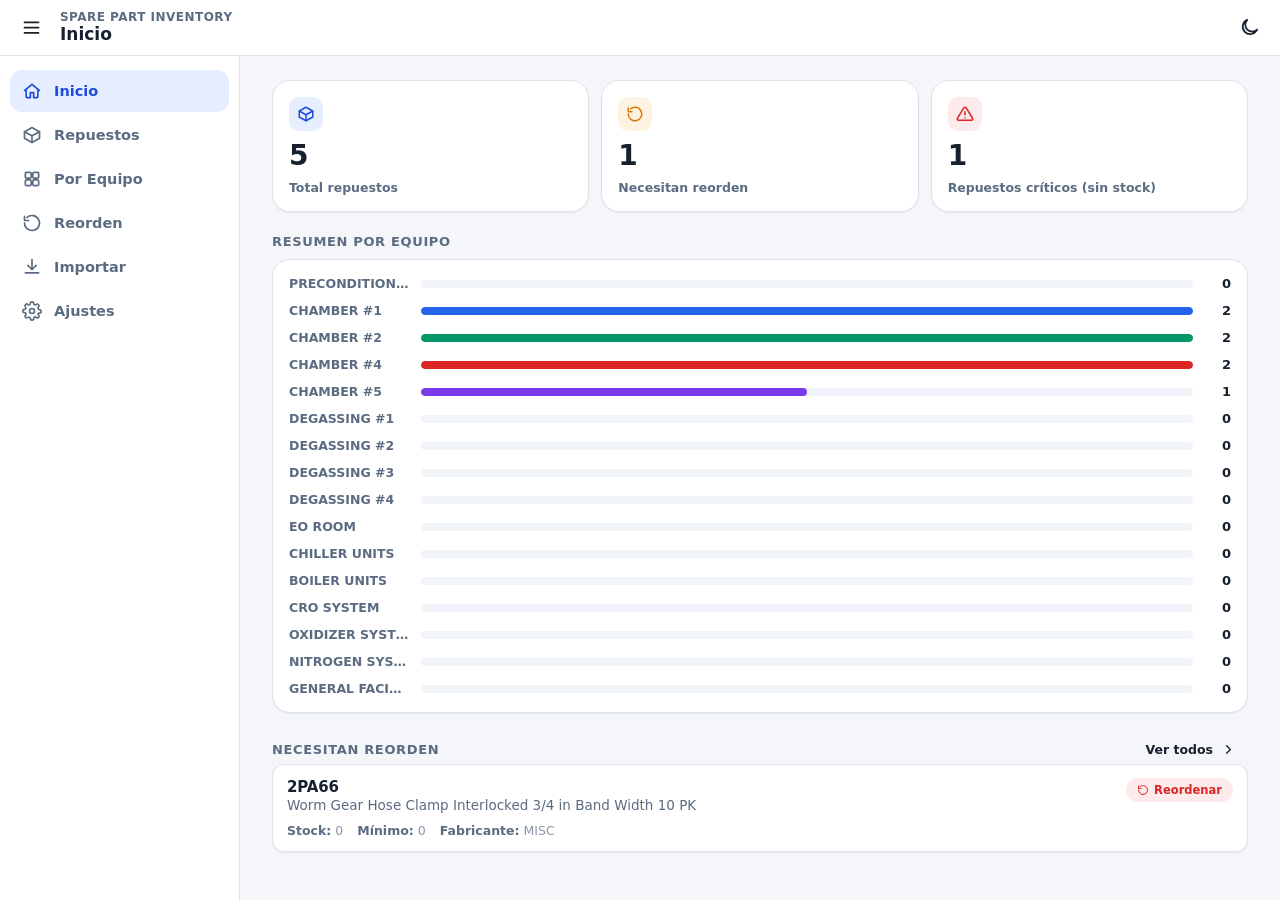
==== index.html @ 5e134380 "Build complete offline-first spare parts inventory PWA Vanilla JS (ES modules) + IndexedDB + Service" ====
<!doctype html>
<html lang="es">
<head>
<meta charset="UTF-8" />
<meta name="viewport" content="width=device-width, initial-scale=1, viewport-fit=cover, maximum-scale=1" />
<title>Spare Part Inventory</title>
<meta name="description" content="Inventario de repuestos industriales — 100% offline" />

<link rel="manifest" href="manifest.json" />
<meta name="theme-color" content="#0f172a" media="(prefers-color-scheme: dark)" />
<meta name="theme-color" content="#f8fafc" media="(prefers-color-scheme: light)" />

<meta name="mobile-web-app-capable" content="yes" />
<meta name="apple-mobile-web-app-capable" content="yes" />
<meta name="apple-mobile-web-app-status-bar-style" content="black-translucent" />
<meta name="apple-mobile-web-app-title" content="SparePart" />
<link rel="apple-touch-icon" href="icons/apple-touch-icon.png" />
<link rel="icon" type="image/png" href="icons/favicon.png" />

<link rel="stylesheet" href="css/styles.css" />
</head>
<body>
<div id="app" class="app">

  <!-- Top bar -->
  <header class="topbar">
    <button id="btn-sidebar-toggle" class="icon-btn only-desktop" aria-label="Alternar menú" data-icon="menu"></button>
    <div class="topbar-title">
      <span class="topbar-brand" id="topbar-company">Spare Part Inventory</span>
      <span class="topbar-page" id="topbar-page">Inicio</span>
    </div>
    <button id="btn-theme-toggle" class="icon-btn" aria-label="Cambiar tema" data-icon="theme"></button>
  </header>

  <div class="app-body">
    <!-- Desktop sidebar -->
    <nav class="sidebar" id="sidebar" aria-label="Navegación principal">
      <div class="sidebar-list" id="sidebar-list"></div>
    </nav>

    <!-- Main view -->
    <main id="view-root" class="view-root" tabindex="-1"></main>
  </div>

  <!-- Mobile bottom nav -->
  <nav class="bottom-nav" id="bottom-nav" aria-label="Navegación inferior"></nav>

  <!-- "More" slide-up sheet (mobile) -->
  <div id="more-sheet-backdrop" class="sheet-backdrop" hidden></div>
  <div id="more-sheet" class="sheet" hidden role="dialog" aria-modal="true" aria-label="Más opciones">
    <div class="sheet-handle"></div>
    <div class="sheet-list" id="more-sheet-list"></div>
  </div>

  <!-- Generic modal root -->
  <div id="modal-root"></div>

  <!-- Toast root -->
  <div id="toast-root" class="toast-root" aria-live="polite"></div>

  <!-- Print / PDF overlay root -->
  <div id="print-root"></div>

</div>

<script src="vendor/xlsx.full.min.js" defer></script>
<script type="module" src="js/app.js"></script>
</body>
</html>
---- css/styles.css ----
/* ==========================================================================
   Spare Part Inventory — Design System
   ========================================================================== */

:root {
  color-scheme: light;
  --bg: #f4f6f9;
  --bg-elevated: #ffffff;
  --bg-sunken: #e9edf3;
  --surface: #ffffff;
  --surface-2: #f1f4f8;
  --border: #dde3ec;
  --border-strong: #c7d0dd;
  --text: #16202e;
  --text-muted: #5b6b81;
  --text-faint: #8a97a8;
  --accent: #2563eb;
  --accent-strong: #1d4ed8;
  --accent-soft: #e6edff;
  --accent-contrast: #ffffff;
  --success: #16a34a;
  --success-soft: #e7f8ed;
  --warning: #d97706;
  --warning-soft: #fef3e2;
  --danger: #dc2626;
  --danger-soft: #fdeaea;
  --info: #0891b2;
  --shadow-sm: 0 1px 2px rgba(16, 24, 40, 0.06);
  --shadow-md: 0 4px 14px rgba(16, 24, 40, 0.08);
  --shadow-lg: 0 12px 32px rgba(16, 24, 40, 0.14);
  --radius-sm: 8px;
  --radius-md: 12px;
  --radius-lg: 18px;
  --radius-pill: 999px;
  --font: -apple-system, BlinkMacSystemFont, "Segoe UI", system-ui, Roboto, Helvetica, Arial, sans-serif;
  --nav-h: 64px;
  --top-h: 56px;
  --safe-b: env(safe-area-inset-bottom, 0px);
  --safe-t: env(safe-area-inset-top, 0px);
}

:root[data-theme="dark"] {
  color-scheme: dark;
  --bg: #0b1220;
  --bg-elevated: #131c2e;
  --bg-sunken: #060a13;
  --surface: #131c2e;
  --surface-2: #1a2438;
  --border: #24304a;
  --border-strong: #34415e;
  --text: #eaf0fb;
  --text-muted: #99a7bf;
  --text-faint: #6b7791;
  --accent: #4d8dff;
  --accent-strong: #6ea1ff;
  --accent-soft: #16264a;
  --accent-contrast: #071022;
  --success: #34d399;
  --success-soft: #0e2a20;
  --warning: #fbbf24;
  --warning-soft: #35270a;
  --danger: #f87171;
  --danger-soft: #3a1414;
  --info: #38bdf8;
  --shadow-sm: 0 1px 2px rgba(0, 0, 0, 0.3);
  --shadow-md: 0 6px 18px rgba(0, 0, 0, 0.35);
  --shadow-lg: 0 16px 40px rgba(0, 0, 0, 0.5);
}

@media (prefers-color-scheme: dark) {
  :root:not([data-theme="light"]) {
    color-scheme: dark;
    --bg: #0b1220;
    --bg-elevated: #131c2e;
    --bg-sunken: #060a13;
    --surface: #131c2e;
    --surface-2: #1a2438;
    --border: #24304a;
    --border-strong: #34415e;
    --text: #eaf0fb;
    --text-muted: #99a7bf;
    --text-faint: #6b7791;
    --accent: #4d8dff;
    --accent-strong: #6ea1ff;
    --accent-soft: #16264a;
    --accent-contrast: #071022;
    --success: #34d399;
    --success-soft: #0e2a20;
    --warning: #fbbf24;
    --warning-soft: #35270a;
    --danger: #f87171;
    --danger-soft: #3a1414;
    --info: #38bdf8;
  }
}

* { box-sizing: border-box; }
html, body { height: 100%; }
body {
  margin: 0;
  font-family: var(--font);
  background: var(--bg);
  color: var(--text);
  -webkit-font-smoothing: antialiased;
  overscroll-behavior-y: none;
}
button, input, select, textarea { font-family: inherit; color: inherit; }
a { color: var(--accent); }
h1, h2, h3, h4 { margin: 0; font-weight: 650; letter-spacing: -0.01em; }
p { margin: 0; }
ul { margin: 0; padding: 0; list-style: none; }
svg { display: block; }

/* ---------- App shell layout ---------- */
.app {
  height: 100vh;
  height: 100dvh;
  display: flex;
  flex-direction: column;
}

.topbar {
  height: calc(var(--top-h) + var(--safe-t));
  padding-top: var(--safe-t);
  display: flex;
  align-items: center;
  gap: 10px;
  padding-left: 12px;
  padding-right: 12px;
  background: var(--bg-elevated);
  border-bottom: 1px solid var(--border);
  flex-shrink: 0;
  z-index: 20;
}
.topbar-title {
  flex: 1;
  display: flex;
  flex-direction: column;
  line-height: 1.15;
  min-width: 0;
}
.topbar-brand {
  font-size: 12px;
  color: var(--text-muted);
  font-weight: 600;
  text-transform: uppercase;
  letter-spacing: 0.04em;
  white-space: nowrap;
  overflow: hidden;
  text-overflow: ellipsis;
}
.topbar-page {
  font-size: 17px;
  font-weight: 700;
  white-space: nowrap;
  overflow: hidden;
  text-overflow: ellipsis;
}

.app-body {
  flex: 1;
  display: flex;
  min-height: 0;
}

.view-root {
  flex: 1;
  min-width: 0;
  overflow-y: auto;
  padding: 16px 16px calc(var(--nav-h) + var(--safe-b) + 24px);
  outline: none;
}

/* ---------- Sidebar (desktop) ---------- */
.sidebar {
  width: 240px;
  flex-shrink: 0;
  border-right: 1px solid var(--border);
  background: var(--bg-elevated);
  display: none;
  padding: 14px 10px;
  overflow-y: auto;
}
.sidebar-item, .sheet-item, .bottom-nav-item {
  display: flex;
  align-items: center;
  gap: 12px;
  cursor: pointer;
  user-select: none;
  color: var(--text-muted);
}
.sidebar-item {
  padding: 11px 12px;
  border-radius: var(--radius-md);
  font-size: 14.5px;
  font-weight: 600;
  margin-bottom: 2px;
}
.sidebar-item:hover { background: var(--surface-2); color: var(--text); }
.sidebar-item.active { background: var(--accent-soft); color: var(--accent-strong); }
.sidebar-item .nav-icon { width: 20px; height: 20px; flex-shrink: 0; }

/* ---------- Bottom nav (mobile) ---------- */
.bottom-nav {
  position: fixed;
  left: 0; right: 0; bottom: 0;
  height: calc(var(--nav-h) + var(--safe-b));
  padding-bottom: var(--safe-b);
  background: var(--bg-elevated);
  border-top: 1px solid var(--border);
  display: flex;
  z-index: 30;
}
.bottom-nav-item {
  flex: 1;
  flex-direction: column;
  justify-content: center;
  gap: 3px;
  font-size: 10.5px;
  font-weight: 600;
  border: none;
  background: none;
  padding: 6px 2px 8px;
}
.bottom-nav-item .nav-icon { width: 23px; height: 23px; margin: 0 auto; }
.bottom-nav-item.active { color: var(--accent); }

.sheet-backdrop {
  position: fixed; inset: 0; background: rgba(8, 12, 20, 0.45);
  z-index: 40; opacity: 0; transition: opacity 0.2s ease;
}
.sheet-backdrop.show { opacity: 1; }
.sheet {
  position: fixed; left: 0; right: 0; bottom: 0;
  background: var(--bg-elevated);
  border-radius: 20px 20px 0 0;
  z-index: 41;
  padding: 8px 14px calc(20px + var(--safe-b));
  box-shadow: var(--shadow-lg);
  transform: translateY(100%);
  transition: transform 0.25s cubic-bezier(.32,.72,0,1);
}
.sheet.show { transform: translateY(0); }
.sheet-handle {
  width: 36px; height: 4px; border-radius: 2px;
  background: var(--border-strong); margin: 8px auto 14px;
}
.sheet-item {
  padding: 13px 10px;
  font-size: 15.5px;
  font-weight: 600;
  border-bottom: 1px solid var(--border);
}
.sheet-item:last-child { border-bottom: none; }
.sheet-item .nav-icon { width: 21px; height: 21px; }

@media (min-width: 900px) {
  .sidebar { display: block; }
  .bottom-nav, .sheet, .sheet-backdrop { display: none !important; }
  .view-root { padding: 24px 32px 40px; }
  .only-desktop { display: inline-flex !important; }
}
.only-desktop { display: none; }

/* ---------- Buttons ---------- */
.btn {
  display: inline-flex;
  align-items: center;
  justify-content: center;
  gap: 8px;
  border: 1px solid var(--border-strong);
  background: var(--surface);
  color: var(--text);
  border-radius: var(--radius-md);
  padding: 10px 16px;
  font-size: 14px;
  font-weight: 650;
  cursor: pointer;
  transition: background 0.15s, border-color 0.15s, transform 0.05s;
  white-space: nowrap;
}
.btn:active { transform: scale(0.97); }
.btn:hover { background: var(--surface-2); }
.btn-primary { background: var(--accent); border-color: var(--accent); color: var(--accent-contrast); }
.btn-primary:hover { background: var(--accent-strong); border-color: var(--accent-strong); }
.btn-danger { background: var(--danger-soft); border-color: var(--danger); color: var(--danger); }
.btn-ghost { background: transparent; border-color: transparent; }
.btn-ghost:hover { background: var(--surface-2); }
.btn-sm { padding: 6px 11px; font-size: 12.5px; border-radius: var(--radius-sm); }
.btn-block { width: 100%; }
.btn[disabled] { opacity: 0.5; cursor: not-allowed; }
.btn .nav-icon { width: 17px; height: 17px; }

.icon-btn {
  width: 38px; height: 38px;
  display: inline-flex; align-items: center; justify-content: center;
  border-radius: var(--radius-md);
  border: none;
  background: transparent;
  color: var(--text);
  cursor: pointer;
  flex-shrink: 0;
}
.icon-btn:hover { background: var(--surface-2); }
.icon-btn svg { width: 21px; height: 21px; }

/* ---------- Cards / surfaces ---------- */
.card {
  background: var(--surface);
  border: 1px solid var(--border);
  border-radius: var(--radius-lg);
  box-shadow: var(--shadow-sm);
}
.card-pad { padding: 16px; }
.section-title {
  font-size: 13px;
  font-weight: 700;
  color: var(--text-muted);
  text-transform: uppercase;
  letter-spacing: 0.05em;
  margin: 22px 0 10px;
}
.section-title:first-child { margin-top: 0; }

.stat-grid {
  display: grid;
  grid-template-columns: repeat(auto-fit, minmax(150px, 1fr));
  gap: 12px;
}
.stat-card {
  background: var(--surface);
  border: 1px solid var(--border);
  border-radius: var(--radius-lg);
  padding: 16px;
  box-shadow: var(--shadow-sm);
  display: flex;
  flex-direction: column;
  gap: 8px;
}
.stat-card .stat-icon {
  width: 34px; height: 34px;
  border-radius: 10px;
  display: flex; align-items: center; justify-content: center;
}
.stat-card .stat-icon svg { width: 18px; height: 18px; }
.stat-value { font-size: 28px; font-weight: 750; letter-spacing: -0.02em; }
.stat-label { font-size: 12.5px; color: var(--text-muted); font-weight: 600; }
.stat-card.tone-accent .stat-icon { background: var(--accent-soft); color: var(--accent-strong); }
.stat-card.tone-warning .stat-icon { background: var(--warning-soft); color: var(--warning); }
.stat-card.tone-danger .stat-icon { background: var(--danger-soft); color: var(--danger); }
.stat-card.tone-success .stat-icon { background: var(--success-soft); color: var(--success); }

/* ---------- Forms ---------- */
.field { display: flex; flex-direction: column; gap: 6px; margin-bottom: 14px; }
.field label { font-size: 13px; font-weight: 650; color: var(--text-muted); }
.field-hint { font-size: 12px; color: var(--text-faint); }
input[type="text"], input[type="number"], input[type="search"], input[type="email"],
select, textarea {
  background: var(--surface);
  border: 1px solid var(--border-strong);
  border-radius: var(--radius-sm);
  padding: 10px 12px;
  font-size: 14.5px;
  color: var(--text);
  width: 100%;
  outline: none;
}
textarea { resize: vertical; min-height: 70px; }
input:focus, select:focus, textarea:focus {
  border-color: var(--accent);
  box-shadow: 0 0 0 3px var(--accent-soft);
}
.form-grid { display: grid; grid-template-columns: 1fr; gap: 0 14px; }
@media (min-width: 640px) {
  .form-grid.cols-2 { grid-template-columns: 1fr 1fr; }
}
.checkbox-grid {
  display: grid;
  grid-template-columns: repeat(auto-fill, minmax(180px, 1fr));
  gap: 8px;
}
.check-item {
  display: flex; align-items: center; gap: 9px;
  padding: 9px 10px;
  border: 1px solid var(--border);
  border-radius: var(--radius-sm);
  font-size: 13.5px;
  font-weight: 600;
  cursor: pointer;
  background: var(--surface);
}
.check-item input { width: auto; }
.check-item.checked { border-color: var(--accent); background: var(--accent-soft); color: var(--accent-strong); }

/* ---------- Search / filter bar ---------- */
.toolbar {
  display: flex;
  flex-wrap: wrap;
  gap: 8px;
  margin-bottom: 14px;
  align-items: center;
}
.toolbar .search-box { position: relative; flex: 1 1 220px; min-width: 160px; }
.toolbar .search-box svg {
  position: absolute; left: 11px; top: 50%; transform: translateY(-50%);
  width: 16px; height: 16px; color: var(--text-faint); pointer-events: none;
}
.toolbar .search-box input { padding-left: 34px; }
.toolbar select { width: auto; min-width: 128px; flex: 0 0 auto; }

/* ---------- Pills / badges ---------- */
.pill {
  display: inline-flex;
  align-items: center;
  gap: 5px;
  padding: 4px 10px;
  border-radius: var(--radius-pill);
  font-size: 11.5px;
  font-weight: 700;
  white-space: nowrap;
  border: 1px solid transparent;
}
.pill-status-ok { background: var(--success-soft); color: var(--success); }
.pill-status-reorder { background: var(--danger-soft); color: var(--danger); }
.pill-neutral { background: var(--surface-2); color: var(--text-muted); border-color: var(--border); }

.eq-pill {
  background: var(--eqc-soft, var(--accent-soft));
  color: var(--eqc, var(--accent-strong));
  padding: 3px 9px; border-radius: var(--radius-pill);
  font-size: 11px; font-weight: 700; white-space: nowrap;
}

/* ---------- Part list / cards ---------- */
.part-list { display: flex; flex-direction: column; gap: 10px; }
.part-card {
  background: var(--surface);
  border: 1px solid var(--border);
  border-radius: var(--radius-md);
  padding: 13px 14px;
  cursor: pointer;
  display: flex;
  flex-direction: column;
  gap: 8px;
  box-shadow: var(--shadow-sm);
}
.part-card:hover { border-color: var(--border-strong); }
.part-card-top { display: flex; justify-content: space-between; align-items: flex-start; gap: 10px; }
.part-pn { font-weight: 750; font-size: 15px; letter-spacing: -0.01em; }
.part-desc { font-size: 13.5px; color: var(--text-muted); line-height: 1.4; }
.part-meta { display: flex; flex-wrap: wrap; gap: 6px 14px; font-size: 12.5px; color: var(--text-faint); }
.part-meta b { color: var(--text-muted); font-weight: 650; }
.part-tags { display: flex; flex-wrap: wrap; gap: 5px; }
.qty-badge { font-size: 13px; font-weight: 750; }

.empty-state {
  text-align: center;
  padding: 48px 16px;
  color: var(--text-faint);
}
.empty-state svg { width: 46px; height: 46px; margin: 0 auto 12px; opacity: 0.5; }
.empty-state .empty-title { font-size: 15px; font-weight: 700; color: var(--text-muted); margin-bottom: 4px; }

/* ---------- Tables (desktop-ish) ---------- */
.table-wrap { overflow-x: auto; border: 1px solid var(--border); border-radius: var(--radius-md); background: var(--surface); }
table.data-table { width: 100%; border-collapse: collapse; font-size: 13.5px; }
table.data-table th {
  text-align: left; padding: 10px 12px; background: var(--surface-2);
  font-size: 11.5px; text-transform: uppercase; letter-spacing: 0.04em;
  color: var(--text-muted); border-bottom: 1px solid var(--border);
  white-space: nowrap;
}
table.data-table td { padding: 10px 12px; border-bottom: 1px solid var(--border); vertical-align: top; }
table.data-table tr:last-child td { border-bottom: none; }
table.data-table tr:hover td { background: var(--surface-2); }

/* ---------- Modal ---------- */
.modal-backdrop {
  position: fixed; inset: 0; background: rgba(8, 12, 20, 0.5);
  display: flex; align-items: flex-end; justify-content: center;
  z-index: 60; padding: 0;
  animation: fadeIn 0.15s ease;
}
@media (min-width: 640px) {
  .modal-backdrop { align-items: center; padding: 20px; }
}
.modal {
  background: var(--bg-elevated);
  width: 100%; max-width: 560px;
  max-height: 92dvh;
  border-radius: 20px 20px 0 0;
  display: flex; flex-direction: column;
  box-shadow: var(--shadow-lg);
  animation: slideUp 0.2s cubic-bezier(.32,.72,0,1);
}
@media (min-width: 640px) {
  .modal { border-radius: var(--radius-lg); max-height: 88dvh; }
}
.modal-header {
  display: flex; align-items: center; justify-content: space-between;
  padding: 16px 18px; border-bottom: 1px solid var(--border); flex-shrink: 0;
}
.modal-header h3 { font-size: 16.5px; }
.modal-body { padding: 16px 18px; overflow-y: auto; }
.modal-footer {
  display: flex; justify-content: flex-end; gap: 10px;
  padding: 14px 18px calc(14px + var(--safe-b));
  border-top: 1px solid var(--border); flex-shrink: 0;
}
@keyframes fadeIn { from { opacity: 0; } to { opacity: 1; } }
@keyframes slideUp { from { transform: translateY(24px); opacity: 0; } to { transform: translateY(0); opacity: 1; } }

/* ---------- Toast ---------- */
.toast-root {
  position: fixed;
  bottom: calc(var(--nav-h) + var(--safe-b) + 14px);
  left: 50%;
  transform: translateX(-50%);
  z-index: 90;
  display: flex; flex-direction: column; gap: 8px;
  width: min(92vw, 380px);
}
@media (min-width: 900px) {
  .toast-root { bottom: 20px; }
}
.toast {
  background: var(--bg-elevated);
  border: 1px solid var(--border-strong);
  color: var(--text);
  border-radius: var(--radius-md);
  padding: 12px 14px;
  font-size: 13.5px;
  font-weight: 600;
  box-shadow: var(--shadow-lg);
  display: flex; align-items: center; gap: 10px;
  animation: slideUp 0.2s ease;
}
.toast.success { border-color: var(--success); }
.toast.error { border-color: var(--danger); }
.toast svg { width: 18px; height: 18px; flex-shrink: 0; }
.toast.success svg { color: var(--success); }
.toast.error svg { color: var(--danger); }

/* ---------- Misc utility ---------- */
.flex { display: flex; }
.flex-col { display: flex; flex-direction: column; }
.gap-8 { gap: 8px; }
.gap-12 { gap: 12px; }
.items-center { align-items: center; }
.justify-between { justify-content: space-between; }
.muted { color: var(--text-muted); }
.faint { color: var(--text-faint); }
.text-sm { font-size: 13px; }
.mt-16 { margin-top: 16px; }
.mb-16 { margin-bottom: 16px; }
.w-full { width: 100%; }
.divider { height: 1px; background: var(--border); margin: 16px 0; border: none; }
.grow { flex: 1; }
.chip-row { display: flex; flex-wrap: wrap; gap: 6px; }
.settings-row {
  display: flex; align-items: center; justify-content: space-between;
  padding: 13px 4px; border-bottom: 1px solid var(--border); gap: 12px;
}
.settings-row:last-child { border-bottom: none; }
.settings-row-label { font-weight: 650; font-size: 14.5px; }
.settings-row-sub { font-size: 12.5px; color: var(--text-muted); margin-top: 2px; }
.list-editable { display: flex; flex-direction: column; gap: 6px; }
.list-editable-row { display: flex; align-items: center; gap: 8px; }
.list-editable-row input { flex: 1; }
.drag-handle { cursor: grab; color: var(--text-faint); flex-shrink: 0; }
.switch {
  width: 44px; height: 26px; border-radius: 999px; background: var(--border-strong);
  position: relative; cursor: pointer; flex-shrink: 0; border: none; padding: 0;
}
.switch::after {
  content: ""; position: absolute; top: 3px; left: 3px; width: 20px; height: 20px;
  border-radius: 50%; background: #fff; transition: transform 0.18s ease; box-shadow: var(--shadow-sm);
}
.switch.on { background: var(--accent); }
.switch.on::after { transform: translateX(18px); }

.history-item { display: flex; justify-content: space-between; padding: 9px 0; border-bottom: 1px solid var(--border); font-size: 13px; }
.history-item:last-child { border-bottom: none; }

.rotate-180 { transform: rotate(180deg); }

.spinner {
  width: 18px; height: 18px; border-radius: 50%;
  border: 2.5px solid var(--border-strong); border-top-color: var(--accent);
  animation: spin 0.7s linear infinite;
}
@keyframes spin { to { transform: rotate(360deg); } }

.equipment-select-row { display: flex; gap: 8px; align-items: center; margin-bottom: 12px; }
.equipment-select-row select { flex: 1; }

.file-drop {
  border: 2px dashed var(--border-strong);
  border-radius: var(--radius-lg);
  padding: 28px 16px;
  text-align: center;
  color: var(--text-muted);
  cursor: pointer;
}
.file-drop:hover { border-color: var(--accent); background: var(--accent-soft); }
.file-drop svg { width: 32px; height: 32px; margin: 0 auto 10px; opacity: 0.6; }
.file-drop input { display: none; }

.action-grid { display: grid; grid-template-columns: repeat(auto-fit, minmax(150px, 1fr)); gap: 10px; }
.action-card {
  border: 1px solid var(--border);
  background: var(--surface);
  border-radius: var(--radius-md);
  padding: 16px 14px;
  display: flex; flex-direction: column; gap: 10px;
  cursor: pointer;
  text-align: left;
}
.action-card:hover { border-color: var(--accent); }
.action-card svg { width: 22px; height: 22px; color: var(--accent); }
.action-card-title { font-weight: 700; font-size: 14px; }
.action-card-sub { font-size: 12px; color: var(--text-muted); }

/* ---------- Print overlay ---------- */
.print-overlay {
  position: fixed; inset: 0; background: var(--bg); z-index: 200;
  display: flex; flex-direction: column;
}
.print-overlay-bar {
  display: flex; justify-content: space-between; align-items: center;
  padding: 10px 14px; border-bottom: 1px solid var(--border);
  background: var(--bg-elevated); flex-shrink: 0;
}
.print-overlay-body { flex: 1; overflow-y: auto; padding: 24px; background: #fff; color: #111; }
.print-doc { max-width: 820px; margin: 0 auto; }
.print-doc h1 { font-size: 20px; margin-bottom: 4px; }
.print-doc .print-meta { font-size: 12px; color: #555; margin-bottom: 18px; }
.print-doc table { width: 100%; border-collapse: collapse; font-size: 11.5px; }
.print-doc th, .print-doc td { border: 1px solid #ccc; padding: 6px 8px; text-align: left; }
.print-doc th { background: #f0f0f0; }

@media print {
  body * { visibility: hidden; }
  .print-overlay, .print-overlay * { visibility: visible; }
  .print-overlay { position: absolute; inset: 0; background: #fff; }
  .print-overlay-bar { display: none; }
  .print-overlay-body { overflow: visible; padding: 0; }
}

/* ---------- Scrollbars (desktop) ---------- */
@media (min-width: 900px) {
  ::-webkit-scrollbar { width: 10px; height: 10px; }
  ::-webkit-scrollbar-track { background: transparent; }
  ::-webkit-scrollbar-thumb { background: var(--border-strong); border-radius: 6px; }
}
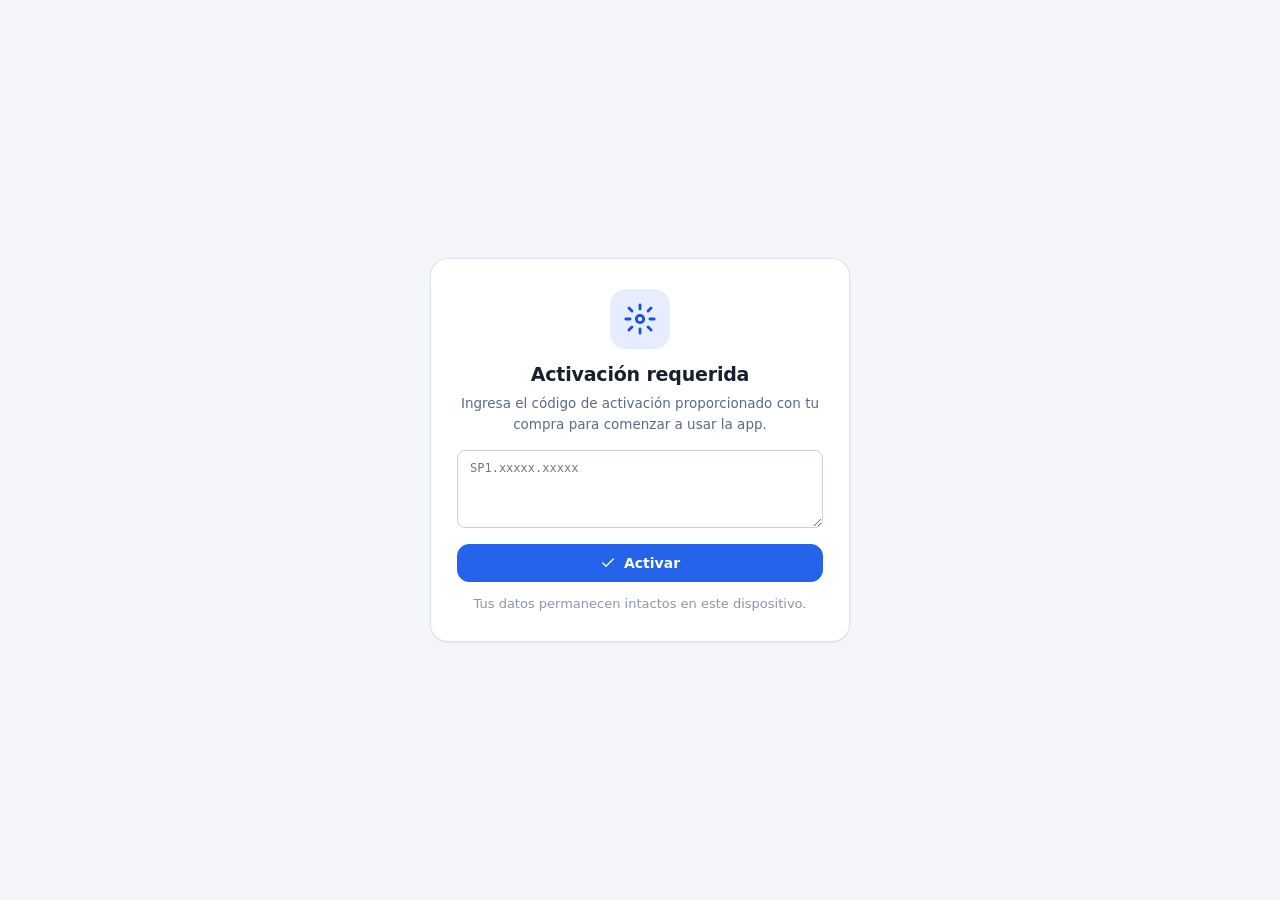
==== commit b1b8621f: "Add QR scanning, data protection, and marketing landing page QR barcode features: - Camera scanner (" ====
--- a/index.html
+++ b/index.html
@@ -42,6 +42,9 @@
     <main id="view-root" class="view-root" tabindex="-1"></main>
   </div>
 
+  <!-- Floating QR scan button -->
+  <button class="fab-scan" id="fab-scan" aria-label="Escanear QR" hidden></button>
+
   <!-- Mobile bottom nav -->
   <nav class="bottom-nav" id="bottom-nav" aria-label="Navegación inferior"></nav>
 
--- a/css/styles.css
+++ b/css/styles.css
@@ -584,6 +584,185 @@
 
 .rotate-180 { transform: rotate(180deg); }
 
+/* ---------- Nav badge (reorder counter) ---------- */
+.bottom-nav-item, .sidebar-item, .sheet-item { position: relative; }
+.nav-badge {
+  background: var(--danger);
+  color: #fff;
+  font-size: 10px;
+  font-weight: 800;
+  border-radius: 999px;
+  min-width: 16px;
+  height: 16px;
+  padding: 0 4px;
+  display: inline-flex;
+  align-items: center;
+  justify-content: center;
+  line-height: 1;
+}
+.nav-badge[hidden] { display: none; }
+.bottom-nav-item .nav-badge { position: absolute; top: 4px; left: calc(50% + 6px); }
+.sidebar-item .nav-badge, .sheet-item .nav-badge { margin-left: auto; }
+
+/* ---------- Quick stock stepper ---------- */
+.qty-stepper { display: inline-flex; align-items: center; gap: 2px; flex-shrink: 0; }
+.qty-stepper button {
+  width: 30px; height: 30px;
+  border-radius: 8px;
+  border: 1px solid var(--border-strong);
+  background: var(--surface);
+  color: var(--text);
+  cursor: pointer;
+  display: inline-flex; align-items: center; justify-content: center;
+  padding: 0;
+}
+.qty-stepper button:active { background: var(--surface-2); transform: scale(0.94); }
+.qty-stepper button svg { width: 14px; height: 14px; }
+.qty-stepper .qty-badge { min-width: 34px; text-align: center; }
+
+.qty-input-row { display: flex; gap: 8px; align-items: center; }
+.qty-input-row input { text-align: center; }
+.qty-input-row .btn { padding: 10px 14px; }
+
+/* ---------- Part photos ---------- */
+.part-thumb {
+  width: 52px; height: 52px;
+  border-radius: 10px;
+  object-fit: cover;
+  border: 1px solid var(--border);
+  flex-shrink: 0;
+  background: var(--surface-2);
+}
+.part-photo-preview {
+  max-width: 100%;
+  max-height: 300px;
+  border-radius: 12px;
+  border: 1px solid var(--border);
+  display: block;
+}
+
+/* ---------- Toast action ---------- */
+.toast .toast-action {
+  margin-left: auto;
+  background: none;
+  border: none;
+  color: var(--accent);
+  font-weight: 750;
+  cursor: pointer;
+  font-size: 13px;
+  padding: 4px 6px;
+  flex-shrink: 0;
+}
+
+/* ---------- Help / guide ---------- */
+.help-section { margin-bottom: 6px; }
+.help-section h3 { font-size: 15px; margin: 0 0 8px; }
+.help-section p, .help-section li { font-size: 13.5px; color: var(--text-muted); line-height: 1.6; }
+.help-section p { margin-bottom: 8px; }
+.help-section ul, .help-section ol { padding-left: 20px; margin: 6px 0 10px; }
+.help-section ul { list-style: disc; }
+.help-section ol { list-style: decimal; }
+.help-section b, .help-section strong { color: var(--text); }
+.help-section code {
+  background: var(--surface-2);
+  border: 1px solid var(--border);
+  border-radius: 5px;
+  padding: 1px 5px;
+  font-size: 12px;
+}
+
+/* ---------- Activation gate ---------- */
+.activation-gate {
+  position: fixed; inset: 0;
+  background: var(--bg);
+  z-index: 300;
+  display: flex; align-items: center; justify-content: center;
+  padding: 20px;
+}
+.activation-card {
+  width: 100%; max-width: 420px;
+  padding: 30px 26px;
+  position: relative;
+  text-align: center;
+}
+.activation-card h2 { font-size: 19px; margin-bottom: 8px; }
+.activation-sub { font-size: 13.5px; line-height: 1.55; margin-bottom: 16px; }
+.activation-logo {
+  width: 60px; height: 60px;
+  margin: 0 auto 14px;
+  border-radius: 16px;
+  background: var(--accent-soft);
+  color: var(--accent-strong);
+  display: flex; align-items: center; justify-content: center;
+}
+.activation-card textarea {
+  font-family: ui-monospace, SFMono-Regular, Menlo, monospace;
+  font-size: 12px;
+  word-break: break-all;
+  margin-bottom: 12px;
+}
+.activation-error {
+  color: var(--danger);
+  background: var(--danger-soft);
+  border-radius: var(--radius-sm);
+  padding: 9px 12px;
+  font-size: 13px;
+  font-weight: 600;
+  margin-bottom: 12px;
+}
+.activation-close { position: absolute; top: 10px; right: 10px; }
+
+.readonly-banner {
+  background: var(--warning-soft);
+  color: var(--warning);
+  font-size: 12.5px;
+  font-weight: 700;
+  text-align: center;
+  padding: 7px 12px;
+  border-bottom: 1px solid var(--border);
+}
+
+/* ---------- QR scanner overlay ---------- */
+.scanner-overlay {
+  position: fixed; inset: 0; z-index: 250;
+  background: #000; display: flex; flex-direction: column;
+}
+.scanner-top {
+  display: flex; align-items: center; justify-content: space-between;
+  padding: calc(12px + var(--safe-t)) 16px 12px; color: #fff;
+}
+.scanner-view { flex: 1; position: relative; overflow: hidden; display: flex; align-items: center; justify-content: center; }
+.scanner-view video { width: 100%; height: 100%; object-fit: cover; }
+.scanner-frame {
+  position: absolute; width: 62vw; max-width: 300px; aspect-ratio: 1;
+  border: 3px solid rgba(255,255,255,0.9); border-radius: 20px;
+  box-shadow: 0 0 0 100vmax rgba(0,0,0,0.45);
+}
+.scanner-hint {
+  color: #fff; text-align: center; padding: 20px 24px calc(28px + var(--safe-b));
+  font-size: 14px; line-height: 1.5;
+}
+
+/* ---------- Floating scan button (mobile) ---------- */
+.fab-scan {
+  position: fixed; z-index: 35;
+  right: 16px; bottom: calc(var(--nav-h) + var(--safe-b) + 16px);
+  width: 56px; height: 56px; border-radius: 50%;
+  background: var(--accent); color: var(--accent-contrast);
+  border: none; box-shadow: var(--shadow-lg);
+  display: flex; align-items: center; justify-content: center; cursor: pointer;
+}
+.fab-scan:active { transform: scale(0.93); }
+.fab-scan svg { width: 26px; height: 26px; }
+@media (min-width: 900px) {
+  .fab-scan { bottom: 24px; }
+}
+
+/* ---------- View toggle (cards/table, desktop only) ---------- */
+.view-toggle { display: none; }
+@media (min-width: 900px) { .view-toggle { display: inline-flex; } }
+table.data-table tr[data-id] { cursor: pointer; }
+
 .spinner {
   width: 18px; height: 18px; border-radius: 50%;
   border: 2.5px solid var(--border-strong); border-top-color: var(--accent);
@@ -635,6 +814,9 @@
 .print-doc { max-width: 820px; margin: 0 auto; }
 .print-doc h1 { font-size: 20px; margin-bottom: 4px; }
 .print-doc .print-meta { font-size: 12px; color: #555; margin-bottom: 18px; }
+.print-doc .help-section p, .print-doc .help-section li { color: #333; }
+.print-doc .help-section b, .print-doc .help-section strong, .print-doc .help-section h3 { color: #000; }
+.print-doc .help-section code { background: #f0f0f0; border: 1px solid #ccc; }
 .print-doc table { width: 100%; border-collapse: collapse; font-size: 11.5px; }
 .print-doc th, .print-doc td { border: 1px solid #ccc; padding: 6px 8px; text-align: left; }
 .print-doc th { background: #f0f0f0; }
